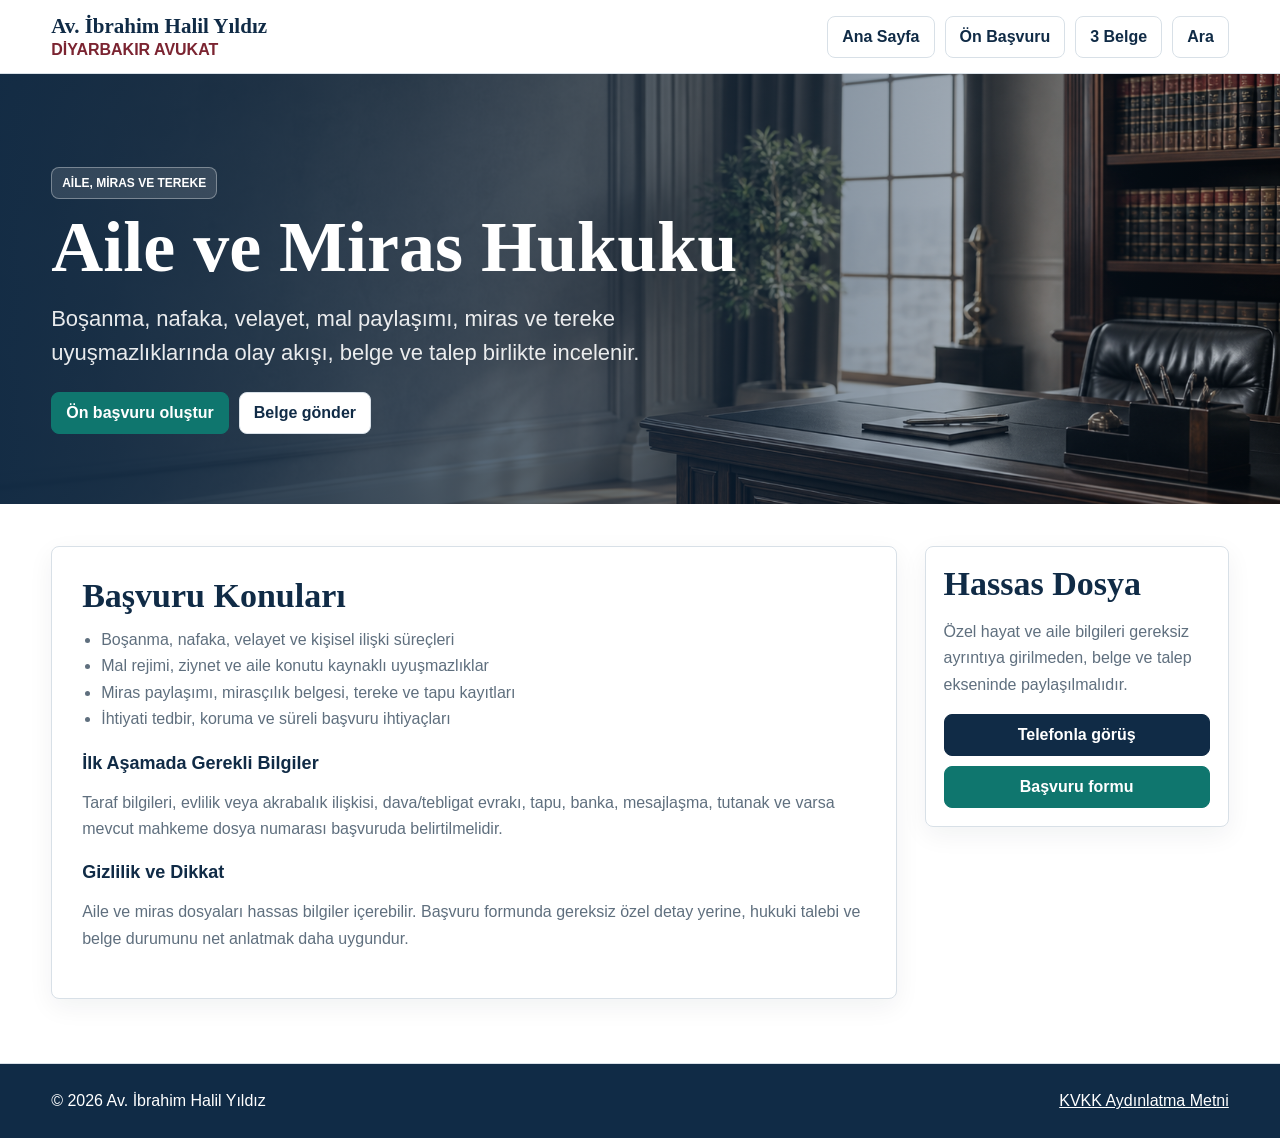
==== aile-miras-hukuku.html @ a50233c0 "SEO hizmet sayfalari ve KVKK metni ekle" ====
<!doctype html>
<html lang="tr">
<head>
  <meta charset="utf-8">
  <meta name="viewport" content="width=device-width, initial-scale=1">
  <title>Aile ve Miras Hukuku | Av. İbrahim Halil Yıldız</title>
  <meta name="description" content="Boşanma, nafaka, velayet, mal paylaşımı, miras ve tereke uyuşmazlıklarında belgeye dayalı ön değerlendirme.">
  <link rel="canonical" href="https://ibrahimhalilyildiz.com.tr/aile-miras-hukuku.html">
  <meta property="og:type" content="article">
  <meta property="og:title" content="Aile ve Miras Hukuku">
  <meta property="og:description" content="Aile ve miras dosyalarında belge, taraf, süre ve talep bilgisiyle ön başvuru.">
  <meta property="og:url" content="https://ibrahimhalilyildiz.com.tr/aile-miras-hukuku.html">
  <meta property="og:image" content="https://ibrahimhalilyildiz.com.tr/assets/office-hero.png">
  <link rel="stylesheet" href="assets/seo-pages.css">
</head>
<body>
  <header class="topbar"><a class="brand" href="./"><strong>Av. İbrahim Halil Yıldız</strong><span>Diyarbakır Avukat</span></a><nav class="nav"><a href="./">Ana Sayfa</a><a href="./#basvuru">Ön Başvuru</a><a href="./#belge-yukle">3 Belge</a><a href="tel:+905336529075">Ara</a></nav></header>
  <section class="hero"><div class="hero-content"><span class="eyebrow">Aile, Miras ve Tereke</span><h1>Aile ve Miras Hukuku</h1><p>Boşanma, nafaka, velayet, mal paylaşımı, miras ve tereke uyuşmazlıklarında olay akışı, belge ve talep birlikte incelenir.</p><div class="actions"><a class="btn primary" href="./#basvuru">Ön başvuru oluştur</a><a class="btn" href="./#belge-yukle">Belge gönder</a></div></div></section>
  <main><div class="layout"><div class="content"><section class="panel">
    <h2>Başvuru Konuları</h2>
    <ul>
      <li>Boşanma, nafaka, velayet ve kişisel ilişki süreçleri</li>
      <li>Mal rejimi, ziynet ve aile konutu kaynaklı uyuşmazlıklar</li>
      <li>Miras paylaşımı, mirasçılık belgesi, tereke ve tapu kayıtları</li>
      <li>İhtiyati tedbir, koruma ve süreli başvuru ihtiyaçları</li>
    </ul>
    <h3>İlk Aşamada Gerekli Bilgiler</h3>
    <p>Taraf bilgileri, evlilik veya akrabalık ilişkisi, dava/tebligat evrakı, tapu, banka, mesajlaşma, tutanak ve varsa mevcut mahkeme dosya numarası başvuruda belirtilmelidir.</p>
    <h3>Gizlilik ve Dikkat</h3>
    <p>Aile ve miras dosyaları hassas bilgiler içerebilir. Başvuru formunda gereksiz özel detay yerine, hukuki talebi ve belge durumunu net anlatmak daha uygundur.</p>
  </section></div><aside class="side"><div class="side-card"><h2>Hassas Dosya</h2><p>Özel hayat ve aile bilgileri gereksiz ayrıntıya girilmeden, belge ve talep ekseninde paylaşılmalıdır.</p><div class="contact-list"><a class="btn dark" href="tel:+905336529075">Telefonla görüş</a><a class="btn primary" href="./#basvuru">Başvuru formu</a></div></div></aside></div></main>
  <footer><div class="footer-inner"><span>© 2026 Av. İbrahim Halil Yıldız</span><a href="kvkk-aydinlatma-metni.html">KVKK Aydınlatma Metni</a></div></footer>
</body>
</html>
---- assets/seo-pages.css ----
:root {
  --ink: #15202b;
  --muted: #5f6f7e;
  --paper: #ffffff;
  --soft: #f3f6f8;
  --line: #d8e0e7;
  --navy: #102b46;
  --teal: #0f766e;
  --burgundy: #7b2431;
  --gold: #b8893b;
  --shadow: 0 18px 42px rgba(13, 28, 43, 0.14);
  font-family: Inter, "Segoe UI", Roboto, Arial, sans-serif;
}

* {
  box-sizing: border-box;
}

body {
  margin: 0;
  color: var(--ink);
  background: #ffffff;
}

a {
  color: inherit;
}

.topbar {
  position: sticky;
  top: 0;
  z-index: 10;
  display: flex;
  align-items: center;
  justify-content: space-between;
  gap: 14px;
  padding: 14px clamp(18px, 4vw, 54px);
  border-bottom: 1px solid var(--line);
  background: rgba(255, 255, 255, 0.94);
  backdrop-filter: blur(10px);
}

.brand {
  display: flex;
  flex-direction: column;
  gap: 2px;
  text-decoration: none;
}

.brand strong {
  color: var(--navy);
  font-family: Georgia, "Times New Roman", serif;
  font-size: 21px;
}

.brand span {
  color: var(--burgundy);
  font-weight: 900;
  text-transform: uppercase;
}

.nav {
  display: flex;
  gap: 10px;
  flex-wrap: wrap;
  justify-content: flex-end;
}

.nav a,
.btn {
  min-height: 42px;
  display: inline-flex;
  align-items: center;
  justify-content: center;
  padding: 10px 14px;
  border-radius: 8px;
  border: 1px solid var(--line);
  background: #ffffff;
  color: var(--navy);
  font-weight: 850;
  text-decoration: none;
}

.btn.primary {
  border-color: var(--teal);
  background: var(--teal);
  color: #ffffff;
}

.btn.dark {
  border-color: var(--navy);
  background: var(--navy);
  color: #ffffff;
}

.hero {
  min-height: 430px;
  display: grid;
  align-items: end;
  padding: clamp(28px, 6vw, 70px) clamp(18px, 4vw, 54px);
  background:
    linear-gradient(90deg, rgba(16, 43, 70, 0.92), rgba(16, 43, 70, 0.62), rgba(16, 43, 70, 0.16)),
    url("office-hero.png") center/cover;
  color: #ffffff;
}

.hero-content {
  max-width: 820px;
}

.eyebrow {
  display: inline-flex;
  margin-bottom: 14px;
  padding: 8px 10px;
  border: 1px solid rgba(255, 255, 255, 0.34);
  border-radius: 8px;
  background: rgba(255, 255, 255, 0.12);
  font-size: 12px;
  font-weight: 900;
  text-transform: uppercase;
}

h1 {
  margin: 0;
  font-family: Georgia, "Times New Roman", serif;
  font-size: clamp(36px, 7vw, 72px);
  line-height: 0.95;
}

.hero p {
  max-width: 720px;
  margin: 20px 0 0;
  color: rgba(255, 255, 255, 0.9);
  font-size: clamp(17px, 2.1vw, 22px);
  line-height: 1.55;
}

.actions {
  display: flex;
  flex-wrap: wrap;
  gap: 10px;
  margin-top: 22px;
}

main {
  padding: 42px clamp(18px, 4vw, 54px) 64px;
}

.layout {
  max-width: 1180px;
  margin: 0 auto;
  display: grid;
  grid-template-columns: minmax(0, 1fr) minmax(300px, 0.36fr);
  gap: 28px;
  align-items: start;
}

.content {
  display: grid;
  gap: 18px;
}

.panel,
.side-card {
  border: 1px solid var(--line);
  border-radius: 8px;
  background: var(--paper);
  box-shadow: 0 8px 26px rgba(13, 28, 43, 0.06);
}

.panel {
  padding: clamp(20px, 3vw, 30px);
}

.panel h2,
.side-card h2,
.side-card h3 {
  margin: 0 0 12px;
  color: var(--navy);
  font-family: Georgia, "Times New Roman", serif;
  font-size: clamp(24px, 3vw, 34px);
}

.panel h3 {
  margin: 20px 0 8px;
  color: var(--navy);
  font-size: 18px;
}

.panel p,
.panel li,
.side-card p,
.side-card li {
  color: var(--muted);
  line-height: 1.65;
}

.panel ul,
.side-card ul {
  margin: 0;
  padding-left: 19px;
}

.grid-links {
  display: grid;
  grid-template-columns: repeat(2, minmax(220px, 1fr));
  gap: 12px;
}

.link-card {
  padding: 16px;
  border: 1px solid var(--line);
  border-radius: 8px;
  text-decoration: none;
  background: var(--soft);
}

.link-card strong {
  display: block;
  margin-bottom: 6px;
  color: var(--navy);
}

.link-card span {
  color: var(--muted);
  line-height: 1.45;
}

.side {
  position: sticky;
  top: 86px;
  display: grid;
  gap: 14px;
}

.side-card {
  padding: 18px;
}

.contact-list {
  display: grid;
  gap: 10px;
}

.contact-list a {
  text-decoration: none;
}

footer {
  padding: 28px clamp(18px, 4vw, 54px);
  border-top: 1px solid var(--line);
  background: var(--navy);
  color: #ffffff;
}

.footer-inner {
  max-width: 1180px;
  margin: 0 auto;
  display: flex;
  gap: 12px;
  justify-content: space-between;
  flex-wrap: wrap;
}

.footer-inner a {
  color: #ffffff;
}

@media (max-width: 820px) {
  .topbar {
    align-items: flex-start;
    flex-direction: column;
  }

  .nav {
    justify-content: flex-start;
  }

  .layout,
  .grid-links {
    grid-template-columns: 1fr;
  }

  .side {
    position: static;
  }
}
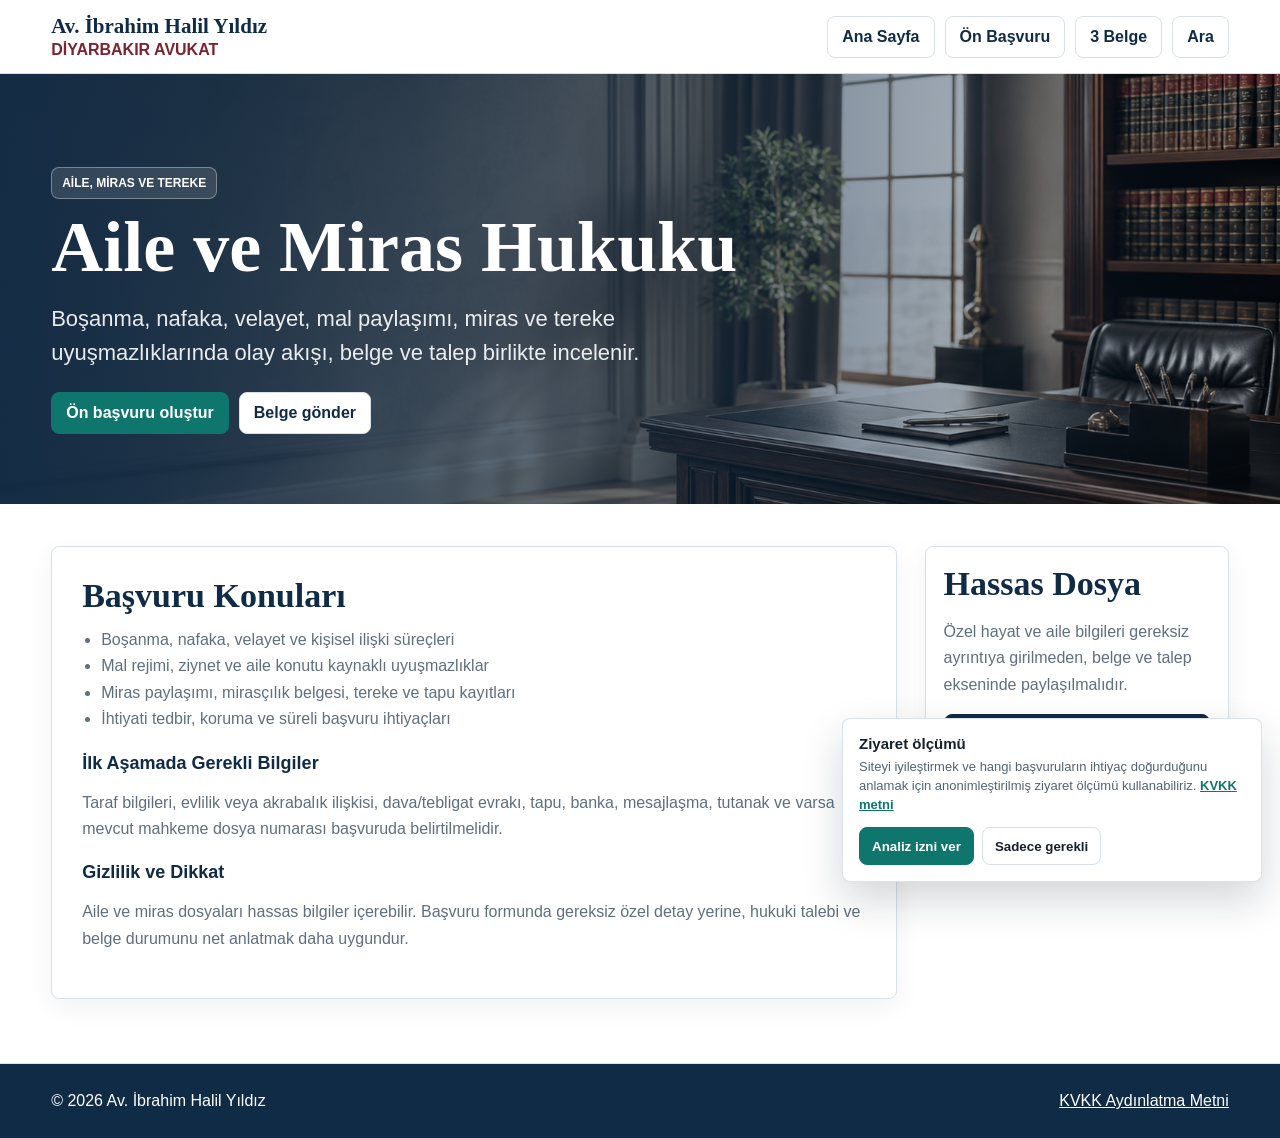
==== commit 84d55d4e: "Google Analytics izinli olcum ekle" ====
--- a/aile-miras-hukuku.html
+++ b/aile-miras-hukuku.html
@@ -30,5 +30,6 @@
     <p>Aile ve miras dosyaları hassas bilgiler içerebilir. Başvuru formunda gereksiz özel detay yerine, hukuki talebi ve belge durumunu net anlatmak daha uygundur.</p>
   </section></div><aside class="side"><div class="side-card"><h2>Hassas Dosya</h2><p>Özel hayat ve aile bilgileri gereksiz ayrıntıya girilmeden, belge ve talep ekseninde paylaşılmalıdır.</p><div class="contact-list"><a class="btn dark" href="tel:+905336529075">Telefonla görüş</a><a class="btn primary" href="./#basvuru">Başvuru formu</a></div></div></aside></div></main>
   <footer><div class="footer-inner"><span>© 2026 Av. İbrahim Halil Yıldız</span><a href="kvkk-aydinlatma-metni.html">KVKK Aydınlatma Metni</a></div></footer>
+  <script src="assets/analytics-consent.js" defer></script>
 </body>
 </html>
